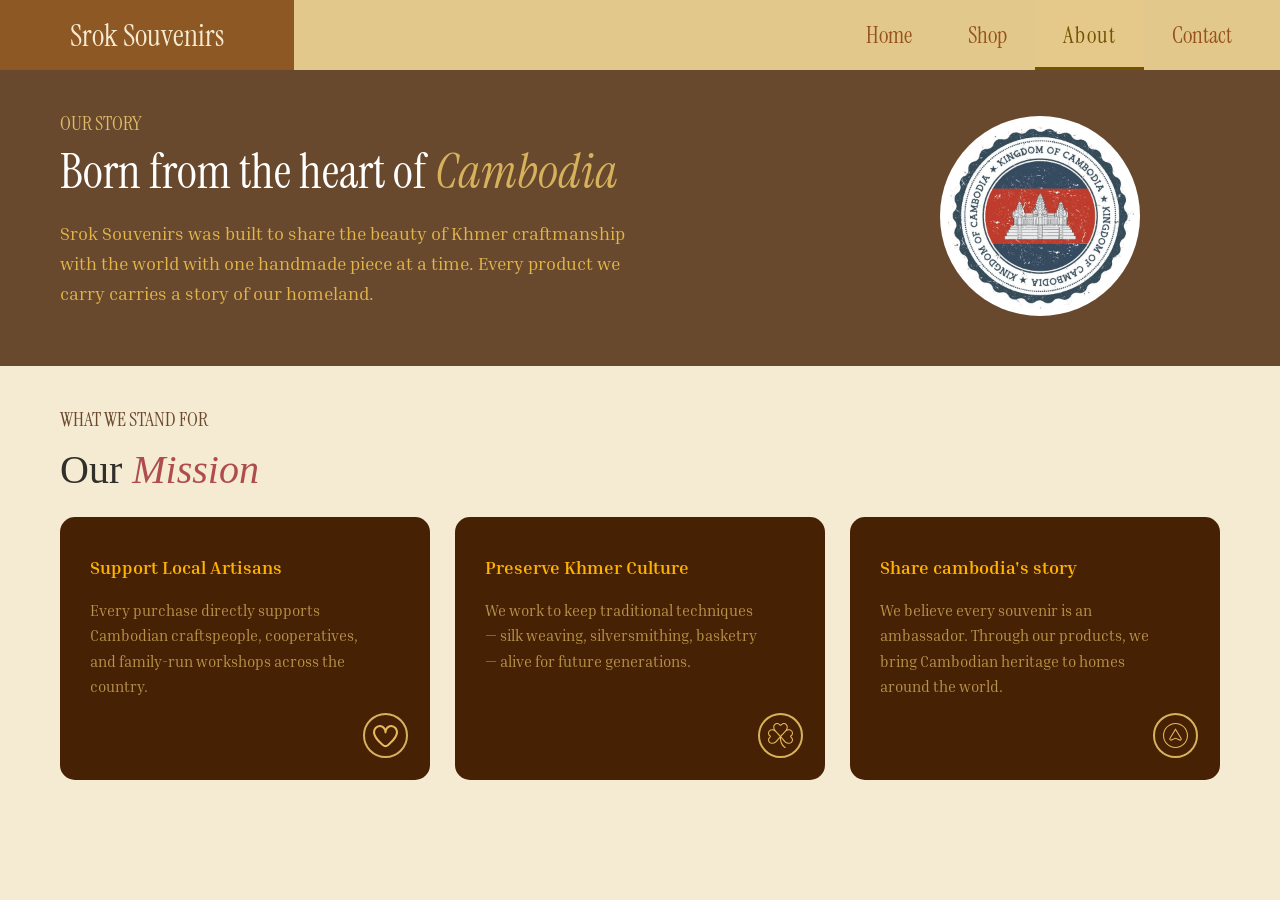
==== about.html @ 4a706d3c "about page html, css done & added assets" ====
<!DOCTYPE html>
<html lang="en">
    <head>
        <title>About Us</title>
        <meta charset="UTF-8">
        <link rel="stylesheet" href="style.css">
        <link rel="preconnect" href="https://fonts.googleapis.com">
        <link rel="preconnect" href="https://fonts.gstatic.com" crossorigin>
        <link href="https://fonts.googleapis.com/css2?family=Instrument+Serif:ital@0;1&family=Playfair+Display:ital,wght@0,400..900;1,400..900&family=Quantico:ital,wght@0,400;0,700;1,400;1,700&display=swap" rel="stylesheet">
        <link rel="preconnect" href="https://fonts.googleapis.com">
        <link rel="preconnect" href="https://fonts.gstatic.com" crossorigin>
        <link href="https://fonts.googleapis.com/css2?family=Inria+Serif:ital,wght@0,300;0,400;0,700;1,300;1,400;1,700&family=Instrument+Serif:ital@0;1&family=Playfair+Display:ital,wght@0,400..900;1,400..900&family=Quantico:ital,wght@0,400;0,700;1,400;1,700&display=swap" rel="stylesheet">
        <link rel="preconnect" href="https://fonts.googleapis.com">
        <link rel="preconnect" href="https://fonts.gstatic.com" crossorigin>
        <link href="https://fonts.googleapis.com/css2?family=IM+Fell+DW+Pica:ital@0;1&family=Inria+Serif:ital,wght@0,300;0,400;0,700;1,300;1,400;1,700&family=Instrument+Serif:ital@0;1&family=Playfair+Display:ital,wght@0,400..900;1,400..900&family=Quantico:ital,wght@0,400;0,700;1,400;1,700&display=swap" rel="stylesheet">
    </head>
    <body>
        <nav class="navbar">
            <div class="logo-wrapper">
                <span class="logo">Srok Souvenirs</span>
            </div>
            <ul class="nav-links">
                <li><a href="index.html">Home</a></li>
                <li><a href="shop.html">Shop</a></li>
                <li><a href="about.html" class="active">About</a></li>
                <li><a href="contact.html">Contact</a></li>
            </ul>
        </nav>
        <section class="our-story">
            <span class="section-starter">Our Story</span>
            <div class="our-story-content">
                <div class="our-story-text">
                    <h1>Born from the heart of <em>Cambodia</em></h1>
                    <p>Srok Souvenirs was built to share the beauty of Khmer craftmanship with the world with one handmade piece at a time. Every product we carry carries a story of our homeland.</p>
                </div>
                <img src="assets\cambodia-stamp.jpg" alt="cambo icon" width="200" height="200">
            </div>
        </section>
        <section class="our-mission">
            <span class="section-starter">What we stand for</span>
            <h2 class="section-hook">Our <em>Mission</em></h2>
            <div class="mission-grid">
                <div class="mission-card">
                    <h3 class="mission-title">Support Local Artisans</h3>
                    <p>Every purchase directly supports Cambodian craftspeople, cooperatives, and family-run workshops across the country.</p>
                    <div class="mission-ring">
                        <img src="assets\heart.svg" alt="heart" width="18" height="18">
                    </div>
                </div>
                <div class="mission-card">
                    <h3 class="mission-title">Preserve Khmer Culture</h3>
                    <p>We work to keep traditional techniques — silk weaving, silversmithing, basketry — alive for future generations.</p>
                    <div class="mission-ring">
                        <img src="assets\three-leaf-clover.svg" alt="clover" width="18" height="18">
                    </div>
                </div>
                <div class="mission-card">
                    <h3 class="mission-title">Share cambodia's story</h3>
                    <p>We believe every souvenir is an ambassador. Through our products, we bring Cambodian heritage to homes around the world.</p>
                    <div class="mission-ring">
                        <img src="assets\compass-north.svg" alt="compass" width="18" height="18">
                    </div>
                </div>
            </div>
        </section>
    </body>
---- style.css ----
.quantico-regular {
  font-family: "Quantico", sans-serif;
  font-weight: 400;
  font-style: normal;
}

.quantico-bold {
  font-family: "Quantico", sans-serif;
  font-weight: 700;
  font-style: normal;
}

.quantico-regular-italic {
  font-family: "Quantico", sans-serif;
  font-weight: 400;
  font-style: italic;
}

.quantico-bold-italic {
  font-family: "Quantico", sans-serif;
  font-weight: 700;
  font-style: italic;
}
.quantico-regular {
  font-family: "Quantico", sans-serif;
  font-weight: 400;
  font-style: normal;
}

.quantico-bold {
  font-family: "Quantico", sans-serif;
  font-weight: 700;
  font-style: normal;
}

.quantico-regular-italic {
  font-family: "Quantico", sans-serif;
  font-weight: 400;
  font-style: italic;
}

.quantico-bold-italic {
  font-family: "Quantico", sans-serif;
  font-weight: 700;
  font-style: italic;
}
.quantico-regular {
  font-family: "Quantico", sans-serif;
  font-weight: 400;
  font-style: normal;
}

.quantico-bold {
  font-family: "Quantico", sans-serif;
  font-weight: 700;
  font-style: normal;
}

.quantico-regular-italic {
  font-family: "Quantico", sans-serif;
  font-weight: 400;
  font-style: italic;
}

.quantico-bold-italic {
  font-family: "Quantico", sans-serif;
  font-weight: 700;
  font-style: italic;
}

* {
    box-sizing: border-box;
}
.navbar {
  position: fixed;
  top: 0;
  left: 0;
  right: 0;
  display: flex;
  align-items: stretch;
  height: 70px;
  background-color: rgba(214, 178, 92, 0.6);
}

.logo-wrapper {
  background-color: rgba(114, 50, 0, 0.75);
  display: flex;
  align-items: center;
  justify-content: center;
  padding: 0 70px;
  flex-shrink: 0;
}

.logo {
  font-family: "Instrument Serif", serif;
  font-size: 30px;
  letter-spacing: 10%;
  color: #f5ebd3;
  font-weight: normal;
  white-space: nowrap;
}

.nav-links {
  list-style: none;
  display: flex;
  align-items: center;
  margin-left: auto;
  padding-right: 20px;
}

.nav-links li a {
  display: flex;
  align-items: center;
  height: 70px;
  padding: 0 28px;
  text-transform: capitalize;
  text-decoration: none;
  font-size: 23px;
  color: #96511d;
  position: relative;
  transition: background-color 0.3s ease, color 0.3s ease, letter-spacing 0.3s ease;
}

.nav-links li a::after {
  content: '';
  position: absolute;
  bottom: 0;
  left: 0;
  width: 100%;
  height: 3px;
  background-color: #745202;
  transform: scaleX(0);
  transform-origin: center;
  transition: transform 0.2s ease;
}

.nav-links li a.active,
.nav-links li a:hover {
  background-color: #e4c98b;
  color: #745202;
  letter-spacing: 1.5px;
}

.nav-links li a.active::after,
.nav-links li a:hover::after {
  transform: scaleX(1);
}

body {
  margin: 0;
  padding-top: 70px;
  background-color: #f5ebd3;
  font-family: "Instrument Serif", serif;
}

.icon-ring {
  width: 85px;
  height: 85px;
  border-radius: 50%;
  border: 2px solid #d6b25c;
  display: flex;
  align-items: center;
  justify-content: center;
  margin-bottom: 20px;
}

.category-card img {
  margin-bottom: 0;
}

.hero {
  background-color: rgba(71, 33, 4, 0.8);
  color: #ffffff;
  padding: 40px 60px;
}

.hero-content {
  h1 {
    font-size: 3rem;
    font-weight: normal;
    line-height: 1.1;
    margin-bottom: 20px;
    em {
      color: #d6b25c;
    }
  }
  p {
  font-size: 1.1rem;
  line-height: 1.6;
  margin-bottom: 35px;
  font-family: "Inria serif", serif;
  color: rgba(228, 182, 73, 1);
}
}

.badge {
  display: inline-block;
  font-size: 20px;
  text-transform: uppercase;
  letter-spacing: 2px;
  background-color: rgba(214, 178, 92, 0.11);
  color: #d6b25c;
  border: 1px solid #d6b25c;
  padding: 6px 16px;
   &::before {
            content: "♡";
            margin-right: 8px;
  }
}

.hero-buttons {
  display: flex;
  gap: 20px;
  button {
    padding: 18px 40px;
    font-size: 18px;
    text-transform: uppercase;
    letter-spacing: 1px;
    border-radius: 4px;
    cursor: pointer;
    font-family: "Inria Serif", serif;
    transition: all 0.2s ease;
  }
}

.btn-primary {
  background-color: #d6b25c;
  color: #472104;
  border: none;
  font-weight: bold;
  cursor: pointer;
  transition: all 0.5s;
}

.btn-primary span {
  cursor: pointer;
  display: inline-block;
  position: relative;
  transition: 0.5s;
}

.btn-primary span::after {
  content: '\00bb';
  position: absolute;
  opacity: 0;
  top: 0;
  transition: 0.5s;
}

.btn-primary:hover {
  background-color: #472104;
  color: burlywood;
  box-shadow: 0 6px 24px rgba(214, 178, 92, 0.20);
}

.btn-primary:hover span {
  padding-right: 20px;
}

.btn-primary:hover span::after {
  opacity: 1;
  right: 0;
}

.btn-secondary {
  background-color: transparent;
  color: #ffffff;
  border: 1px solid #ffffff;
  transition: all 0.5s;
}

.btn-secondary span {
  cursor: pointer;
  display: inline-block;
  position: relative;
  transition: 0.5s;
}

.btn-secondary span::after {
  content: '\00bb';
  position: absolute;
  opacity: 0;
  top: 0;
  right: -20px;
  transition: 0.5s;
}

.btn-secondary:hover {
  background-color: white;
  color: #472104;
  box-shadow: 0 6px 24px rgba(255, 255, 255, 0.2);
}

.btn-secondary:hover span {
  padding-right: 20px;
}

.btn-secondary:hover span::after {
  opacity: 1;
  right: 0;
}

.browse-category {
  padding: 60px;
  padding-top: 40px;
}

.section-label {
  font-size: 20px;
  text-transform: uppercase;
  letter-spacing: 10%;
  color: rgba(71, 33, 4, 0.651);
}

.section-hook {
  font-family: "IM Fell DW Pica", serif;
  font-size: 40px;
  font-weight: 400;
  margin: 14px 0 24px 0;
  color: rgba(0, 0, 0, 0.8);
  em {
    color: #AF4D4D;
  }
}

.category-grid {
  display: grid;
  grid-template-columns: repeat(4, 1fr);
  gap: 20px;
}

.category-card {
  border: 0;
  background-color: rgba(71, 33, 4, 1);
  border-radius: 5px;
  padding: 20px 90px;
  p {
    font-family: "Inria serif", serif;
    text-transform: uppercase;
    text-align: center;
    margin-bottom: 5px;
    color: #d6b25c;
    font-weight: bold;
  }
}

.featured-products {
  padding: 60px;
  padding-top: 3px;
  em {
    color: #AF4D4D;
  }
 }
.products-grid {
  display: grid;
  grid-template-columns: repeat(3, 1fr);
  gap: 20px;
}

.product-card {
  flex: 1;
  border: 1px solid #ccc;
  border-radius: 8px;
  overflow: hidden;
  background-color: #f5f0e8;
  img {
  width: 100%;
  height: 194px;
  object-fit: cover;
  display: block;
  }
}

.product-info {
  padding: 16px;
  font-family: "Inria serif", serif;
  h3 {
  font-weight: 400;
  font-size: 18px;
  margin: 0 0 4px;
  }
}

.product-origin {
  font-size: 13px;
  text-transform: uppercase;
  letter-spacing: 0.08em;
  color: rgba(71, 33, 4, 0.868);
  margin: 0 0 16px;
}

.product-footer {
  display: flex;
  align-items: center;
  gap: 12px;
}
.product-price {
  font-size: 16px;
  color: rgba(121, 0, 2, 1);
}
.product-badge {
  font-size: 12px;
  font-weight: bold;
  padding: 3px 10px;
  background-color: rgba(243, 228, 193, 1);
  color: rgba(114, 50, 0, 0.75);
}

.value-bar {
  display: flex;
  justify-content: space-evenly;
  background-color: #472104;
  padding: 24px 40px;
  font-family: "Inria serif", serif;
  text-align: center;
}

.value-item {
  display: flex;
  flex-direction: column;
  align-items: center;
  max-width: 200px;
  gap: 4px;
  h4 {
    font-size: 20px;
    font-weight: 700;
    text-transform: uppercase;
    color: #c8892a;
    margin: 0;
  }
  p {
    font-size: 12px;
    color: rgba(214, 177, 92, 0.603);
    line-height: 1.5;
    margin: 0;
  }  
}

.browse-collection {
  display: flex;
  flex-wrap: wrap;
  align-items: flex-start;
  gap: 60px;
  padding: 60px;
  img {
    width: 180px;
    height: 180px;
    object-fit: cover;
    border-radius: 50%;
    border: 1px solid rgba(10, 10, 97, 0.662);
  }
}

.browse-collection .section-label {
  width: 100%;
  margin-bottom: 0;
}

.browse-collection .section-hook {
  margin: 0;
  flex: 1 1 100%;
}

.browse-collection-txt {
  display: flex;
  flex-direction: column;
  gap: 16px;
  em {
    color: #AF4D4D;
  }
  p {
    font-family: "Inria serif", serif;
    font-size: 16px;
    color: #472104;
    margin: 0;
    max-width: 550px;
  }
  a {
    text-decoration: none;
    font-family: "Inria serif", serif;
    text-transform: uppercase;
    width: fit-content;
    color: #790002;
    background-color: rgba(175, 77, 77, 0.5);
    border-radius: 5px;
    padding: 8px;
    transition: all 0.3s ease;
  }
  .btn-third:hover {
    color: #f5ebd3;
    background-color: #790002;
  }
}

.footer {
  display: flex;
  align-items: center;
  justify-content: space-between;
  padding: 25px;
  background-color: #472104;
  font-family: "Inria Serif", serif;
}

.footer-logo {
  color: #E4B649;
  font-size: 18px;
  font-weight: bold;
}

.footer-copy {
  font-size: 13px;
  margin: 0;
  color: rgba(228, 182, 73, 0.5);
}

.footer-links {
  list-style: none;
  display: flex;
  gap: 24px;
  margin: 0;
  padding: 0;
}

.footer-links a {
  text-decoration: none;
  color: rgba(228, 182, 73, 0.5);
  font-size: 14px;
}

.section-starter {
  font-size: 20px;
  text-transform: uppercase;
  letter-spacing: 10%;
  color:#DEBA67;
}

.our-story {
  background-color: rgba(71, 33, 4, 0.8);
  padding: 40px 60px;
}

.our-story-content {
  display: flex;
  align-items: center;
  justify-content: flex-start;
  gap: 350px;
}

.our-story-text {
  max-width: 580px;
  h1 {
    font-size: 3rem;
    font-weight: 500;
    color: #fff;
    line-height: 1.1;
    margin-top: 10px;
    margin-bottom: 20px;
    white-space: nowrap; 
    em {
      font-style: italic;
      color: #d6b25c;
      font-weight: 400;
    } 
  }
}

.our-story-text p {
  font-family: "Inria serif", serif;
  font-size: 1.1rem;
  line-height: 1.7;
  color: #E4B649;
}

.our-story-content img {
  border-radius: 50%;
  object-fit: cover;
  flex-shrink: 0;
  margin: -20px 60px -20px -50px;
  align-self: flex-start;
}

.our-mission {
  padding: 40px 60px;
  .section-starter {
    color: rgba(71, 33, 4, 0.8);
  }
}

.mission-grid {
  display: grid;
  grid-template-columns: repeat(3, 1fr);
  gap: 25px;
}

.mission-card {
  font-family:"Inria serif", serif;
  position: relative;
  display: flex;
  flex-direction: column;
  background-color: #472104;
  border-radius: 15px;
  padding: 20px 30px 65px;
  min-height: 210px;

  .mission-title {
    color: #FFB300;
    font-size: 1.15rem;
    font-weight: 600;
    margin-bottom: 5px;
  }

  p {
    font-size: 15px;
    line-height: 1.7;
    color: rgba(214, 178, 92, 0.8);
    max-width: 90%;
  }

  .mission-ring {
    position: absolute;
    bottom: 22px;
    right: 22px;
    width: 45px;
    height: 45px;
    border-radius: 50%;
    border: 2px solid #d6b25c;
    display: flex;
    align-items: center;
    justify-content: center;

    img {
      width: 25px;
      height: 25px;
      filter: invert(70%) sepia(50%) saturate(400%) hue-rotate(1deg) brightness(95%);
    }
  }
}
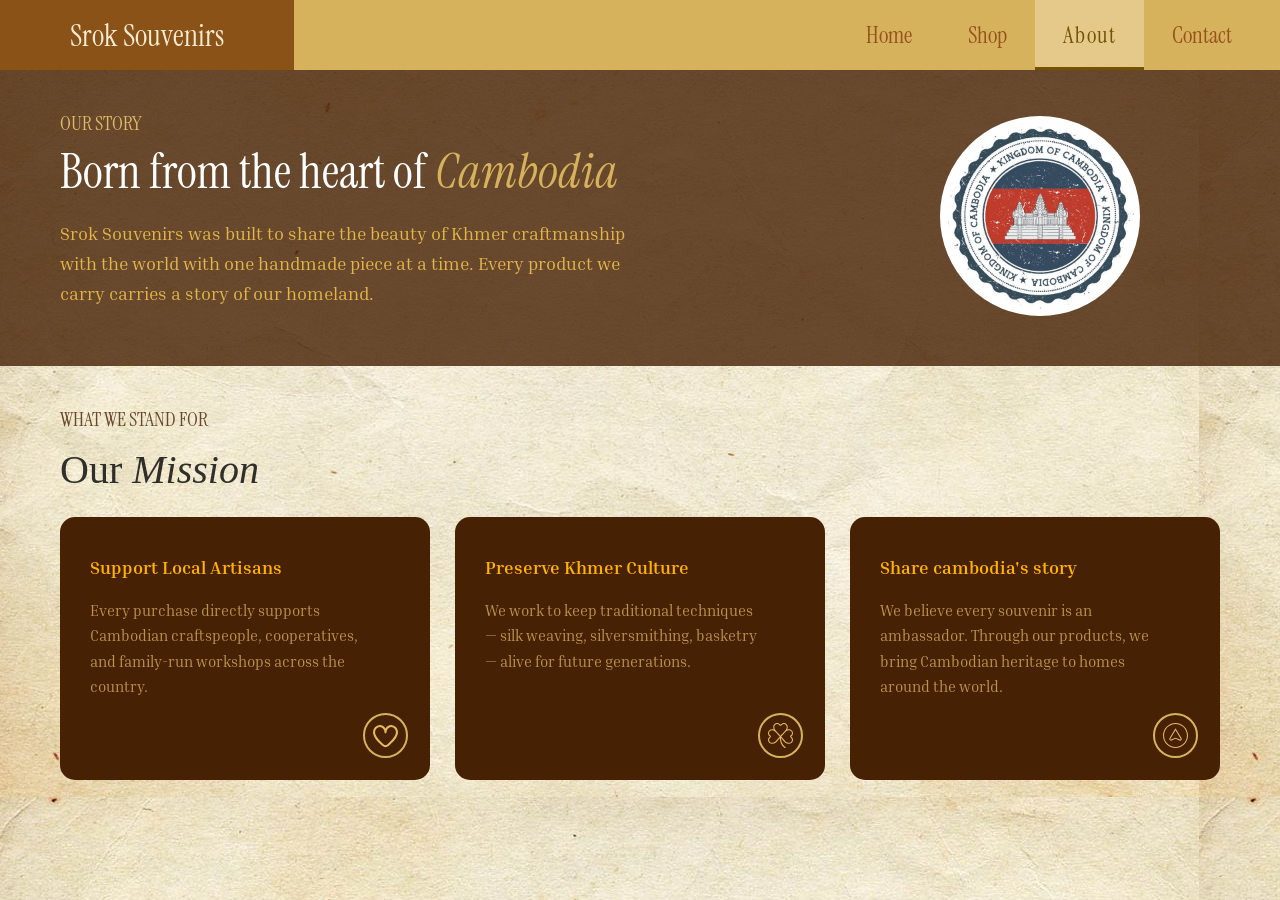
==== commit d81025c0: "about done & added assets" ====
--- a/about.html
+++ b/about.html
@@ -3,7 +3,7 @@
     <head>
         <title>About Us</title>
         <meta charset="UTF-8">
-        <link rel="stylesheet" href="style.css">
+        <link rel="stylesheet" href="about.css">
         <link rel="preconnect" href="https://fonts.googleapis.com">
         <link rel="preconnect" href="https://fonts.gstatic.com" crossorigin>
         <link href="https://fonts.googleapis.com/css2?family=Instrument+Serif:ital@0;1&family=Playfair+Display:ital,wght@0,400..900;1,400..900&family=Quantico:ital,wght@0,400;0,700;1,400;1,700&display=swap" rel="stylesheet">
@@ -63,4 +63,4 @@
                 </div>
             </div>
         </section>
-    </body>
+    </body>
--- a/about.css
+++ b/about.css
@@ -0,0 +1,109 @@
+@import url(style.css);
+
+.section-starter {
+  font-size: 20px;
+  text-transform: uppercase;
+  letter-spacing: 10%;
+  color:#DEBA67;
+}
+
+.our-story {
+  background-color: rgba(71, 33, 4, 0.8);
+  padding: 40px 60px;
+}
+
+.our-story-content {
+  display: flex;
+  align-items: center;
+  justify-content: flex-start;
+  gap: 350px;
+}
+
+.our-story-text {
+  max-width: 580px;
+  h1 {
+    font-size: 3rem;
+    font-weight: 500;
+    color: #fff;
+    line-height: 1.1;
+    margin-top: 10px;
+    margin-bottom: 20px;
+    white-space: nowrap; 
+    em {
+      font-style: italic;
+      color: #d6b25c;
+      font-weight: 400;
+    } 
+  }
+    p {
+    font-family: "Inria serif", serif;
+    font-size: 1.1rem;
+    line-height: 1.7;
+    color: #E4B649;
+  }
+}
+
+.our-story-content img {
+  border-radius: 50%;
+  object-fit: cover;
+  flex-shrink: 0;
+  margin: -20px 60px -20px -50px;
+  align-self: flex-start;
+}
+
+.our-mission {
+  padding: 40px 60px;
+  .section-starter {
+    color: rgba(71, 33, 4, 0.8);
+  }
+}
+
+.mission-grid {
+  display: grid;
+  grid-template-columns: repeat(3, 1fr);
+  gap: 25px;
+}
+
+.mission-card {
+  font-family:"Inria serif", serif;
+  position: relative;
+  display: flex;
+  flex-direction: column;
+  background-color: #472104;
+  border-radius: 15px;
+  padding: 20px 30px 65px;
+  min-height: 210px;
+
+  .mission-title {
+    color: #FFB300;
+    font-size: 1.15rem;
+    font-weight: 600;
+    margin-bottom: 5px;
+  }
+
+  p {
+    font-size: 15px;
+    line-height: 1.7;
+    color: rgba(214, 178, 92, 0.8);
+    max-width: 90%;
+  }
+
+  .mission-ring {
+    position: absolute;
+    bottom: 22px;
+    right: 22px;
+    width: 45px;
+    height: 45px;
+    border-radius: 50%;
+    border: 2px solid #d6b25c;
+    display: flex;
+    align-items: center;
+    justify-content: center;
+
+    img {
+      width: 25px;
+      height: 25px;
+      filter: invert(70%) sepia(50%) saturate(400%) hue-rotate(1deg) brightness(95%);
+    }
+  }
+}
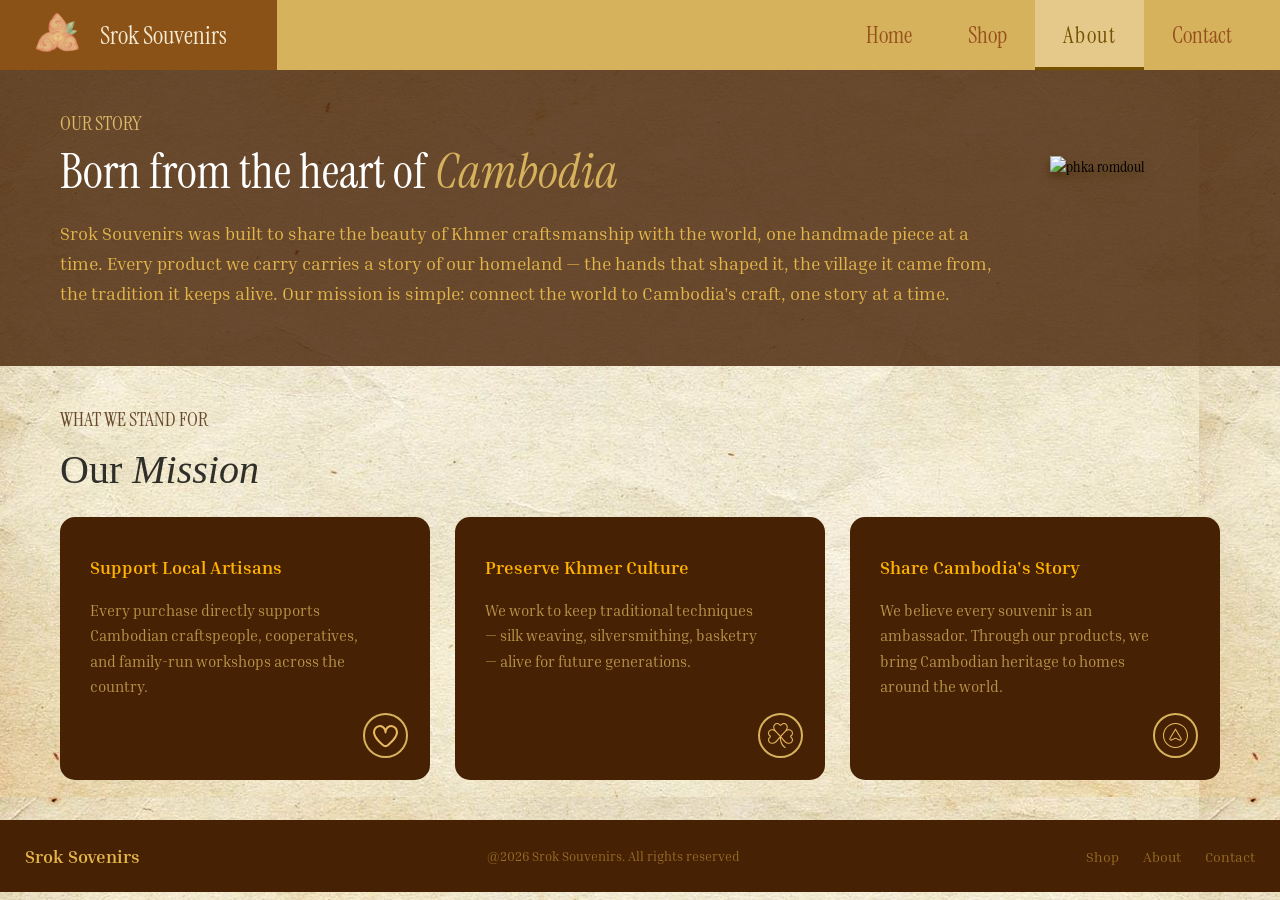
==== commit 3c827727: "added favicon & about footer" ====
--- a/about.html
+++ b/about.html
@@ -13,10 +13,18 @@
         <link rel="preconnect" href="https://fonts.googleapis.com">
         <link rel="preconnect" href="https://fonts.gstatic.com" crossorigin>
         <link href="https://fonts.googleapis.com/css2?family=IM+Fell+DW+Pica:ital@0;1&family=Inria+Serif:ital,wght@0,300;0,400;0,700;1,300;1,400;1,700&family=Instrument+Serif:ital@0;1&family=Playfair+Display:ital,wght@0,400..900;1,400..900&family=Quantico:ital,wght@0,400;0,700;1,400;1,700&display=swap" rel="stylesheet">
+         <link rel="apple-touch-icon" sizes="180x180" href="assets/srok-favicon/apple-touch-icon.png">
+        <link rel="icon" type="image/png" sizes="32x32" href="assets/srok-favicon/favicon-32x32.png">
+        <link rel="icon" type="image/png" sizes="16x16" href="assets/srok-favicon/favicon-16x16.png">
+        <link rel="icon" href="assets/srok-favicon/favicon.ico">
+        <link rel="manifest" href="assets/srok-favicon/site.webmanifest">
     </head>
     <body>
         <nav class="navbar">
             <div class="logo-wrapper">
+                <span class="logo-pic">
+                    <img src="assets/romdoul.PNG" width="45px">
+                </span>
                 <span class="logo">Srok Souvenirs</span>
             </div>
             <ul class="nav-links">
@@ -31,9 +39,10 @@
             <div class="our-story-content">
                 <div class="our-story-text">
                     <h1>Born from the heart of <em>Cambodia</em></h1>
-                    <p>Srok Souvenirs was built to share the beauty of Khmer craftmanship with the world with one handmade piece at a time. Every product we carry carries a story of our homeland.</p>
+                    <p>Srok Souvenirs was built to share the beauty of Khmer craftsmanship with the world, one handmade piece at a time. Every product we carry carries a story of our homeland — the hands that shaped it, the village it came from, the tradition it keeps alive.
+                    Our mission is simple: connect the world to Cambodia's craft, one story at a time.</p>
                 </div>
-                <img src="assets\cambodia-stamp.jpg" alt="cambo icon" width="200" height="200">
+                <img src="assets\romdoul.png" alt="phka romdoul" width="150" height="150">
             </div>
         </section>
         <section class="our-mission">
@@ -63,4 +72,13 @@
                 </div>
             </div>
         </section>
+        <footer class="footer">
+                <div class="footer-logo">Srok Sovenirs</div>
+                <p class="footer-copy">@2026 Srok Souvenirs. All rights reserved</p>
+                <ul class="footer-links">
+                    <li><a href="shop.html">Shop</a></li>
+                    <li><a href="about.html">About</a></li>
+                    <li><a href="contact.html">Contact</a></li>
+                </ul>
+            </footer>
     </body>
--- a/about.css
+++ b/about.css
@@ -16,11 +16,15 @@
   display: flex;
   align-items: center;
   justify-content: flex-start;
-  gap: 350px;
+  gap: 360px;
+  img {
+    margin-left: 150px;
+    filter: drop-shadow(0 5px 5px rgba(66,42,1,0.8));
+  }
 }
 
 .our-story-text {
-  max-width: 580px;
+  max-width: 480px;
   h1 {
     font-size: 3rem;
     font-weight: 500;
@@ -36,19 +40,12 @@
     } 
   }
     p {
+    width: 950px;
     font-family: "Inria serif", serif;
     font-size: 1.1rem;
     line-height: 1.7;
     color: #E4B649;
   }
-}
-
-.our-story-content img {
-  border-radius: 50%;
-  object-fit: cover;
-  flex-shrink: 0;
-  margin: -20px 60px -20px -50px;
-  align-self: flex-start;
 }
 
 .our-mission {
@@ -76,6 +73,7 @@
 
   .mission-title {
     color: #FFB300;
+    text-transform: capitalize;
     font-size: 1.15rem;
     font-weight: 600;
     margin-bottom: 5px;
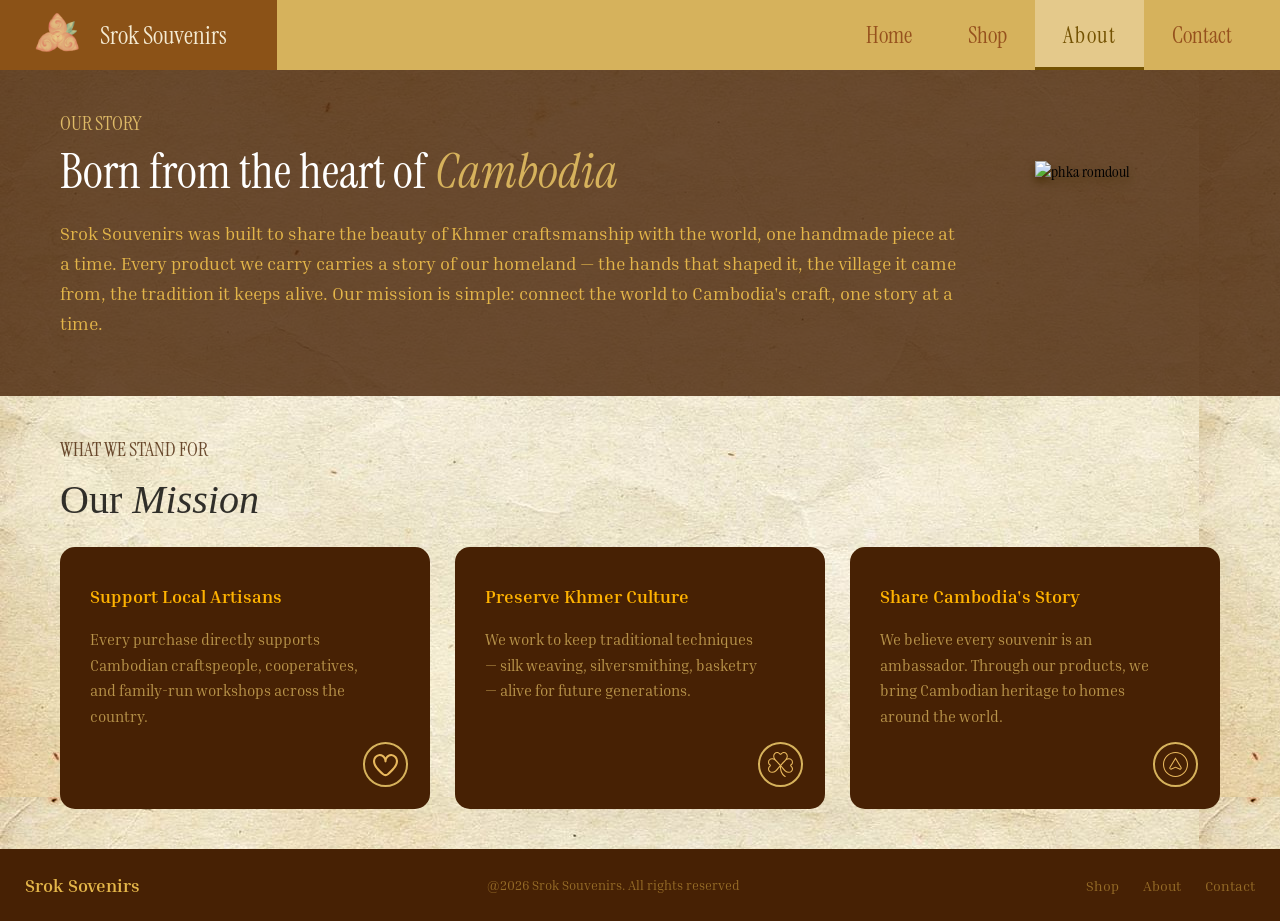
==== commit 36cf6f0f: "about footer fixed and add anim" ====
--- a/about.html
+++ b/about.html
@@ -34,6 +34,7 @@
                 <li><a href="contact.html">Contact</a></li>
             </ul>
         </nav>
+        <main>
         <section class="our-story">
             <span class="section-starter">Our Story</span>
             <div class="our-story-content">
@@ -42,7 +43,7 @@
                     <p>Srok Souvenirs was built to share the beauty of Khmer craftsmanship with the world, one handmade piece at a time. Every product we carry carries a story of our homeland — the hands that shaped it, the village it came from, the tradition it keeps alive.
                     Our mission is simple: connect the world to Cambodia's craft, one story at a time.</p>
                 </div>
-                <img src="assets\romdoul.png" alt="phka romdoul" width="150" height="150">
+                <img src="assets/romdoul.png" alt="phka romdoul" width="150" height="150">
             </div>
         </section>
         <section class="our-mission">
@@ -53,25 +54,26 @@
                     <h3 class="mission-title">Support Local Artisans</h3>
                     <p>Every purchase directly supports Cambodian craftspeople, cooperatives, and family-run workshops across the country.</p>
                     <div class="mission-ring">
-                        <img src="assets\heart.svg" alt="heart" width="18" height="18">
+                        <img src="assets/heart.svg" alt="heart" width="18" height="18">
                     </div>
                 </div>
                 <div class="mission-card">
                     <h3 class="mission-title">Preserve Khmer Culture</h3>
                     <p>We work to keep traditional techniques — silk weaving, silversmithing, basketry — alive for future generations.</p>
                     <div class="mission-ring">
-                        <img src="assets\three-leaf-clover.svg" alt="clover" width="18" height="18">
+                        <img src="assets/three-leaf-clover.svg" alt="clover" width="18" height="18">
                     </div>
                 </div>
                 <div class="mission-card">
                     <h3 class="mission-title">Share cambodia's story</h3>
                     <p>We believe every souvenir is an ambassador. Through our products, we bring Cambodian heritage to homes around the world.</p>
                     <div class="mission-ring">
-                        <img src="assets\compass-north.svg" alt="compass" width="18" height="18">
+                        <img src="assets/compass-north.svg" alt="compass" width="18" height="18">
                     </div>
                 </div>
             </div>
         </section>
+        </main>
         <footer class="footer">
                 <div class="footer-logo">Srok Sovenirs</div>
                 <p class="footer-copy">@2026 Srok Souvenirs. All rights reserved</p>
--- a/about.css
+++ b/about.css
@@ -1,4 +1,11 @@
 @import url(style.css);
+
+body {
+  display: flex;
+  flex-direction: column;
+  min-height: 100vh;
+  margin: 0;
+}
 
 .section-starter {
   font-size: 20px;
@@ -16,15 +23,16 @@
   display: flex;
   align-items: center;
   justify-content: flex-start;
-  gap: 360px;
+  gap: 75px;            
   img {
-    margin-left: 150px;
+    margin-left: 0; 
+    margin-top: -20px;
     filter: drop-shadow(0 5px 5px rgba(66,42,1,0.8));
   }
 }
 
 .our-story-text {
-  max-width: 480px;
+  max-width: 900px;       
   h1 {
     font-size: 3rem;
     font-weight: 500;
@@ -32,15 +40,13 @@
     line-height: 1.1;
     margin-top: 10px;
     margin-bottom: 20px;
-    white-space: nowrap; 
     em {
       font-style: italic;
       color: #d6b25c;
       font-weight: 400;
-    } 
+    }
   }
-    p {
-    width: 950px;
+  p {
     font-family: "Inria serif", serif;
     font-size: 1.1rem;
     line-height: 1.7;
@@ -104,4 +110,8 @@
       filter: invert(70%) sepia(50%) saturate(400%) hue-rotate(1deg) brightness(95%);
     }
   }
+}
+
+.footer {
+  margin-top: auto;
 }
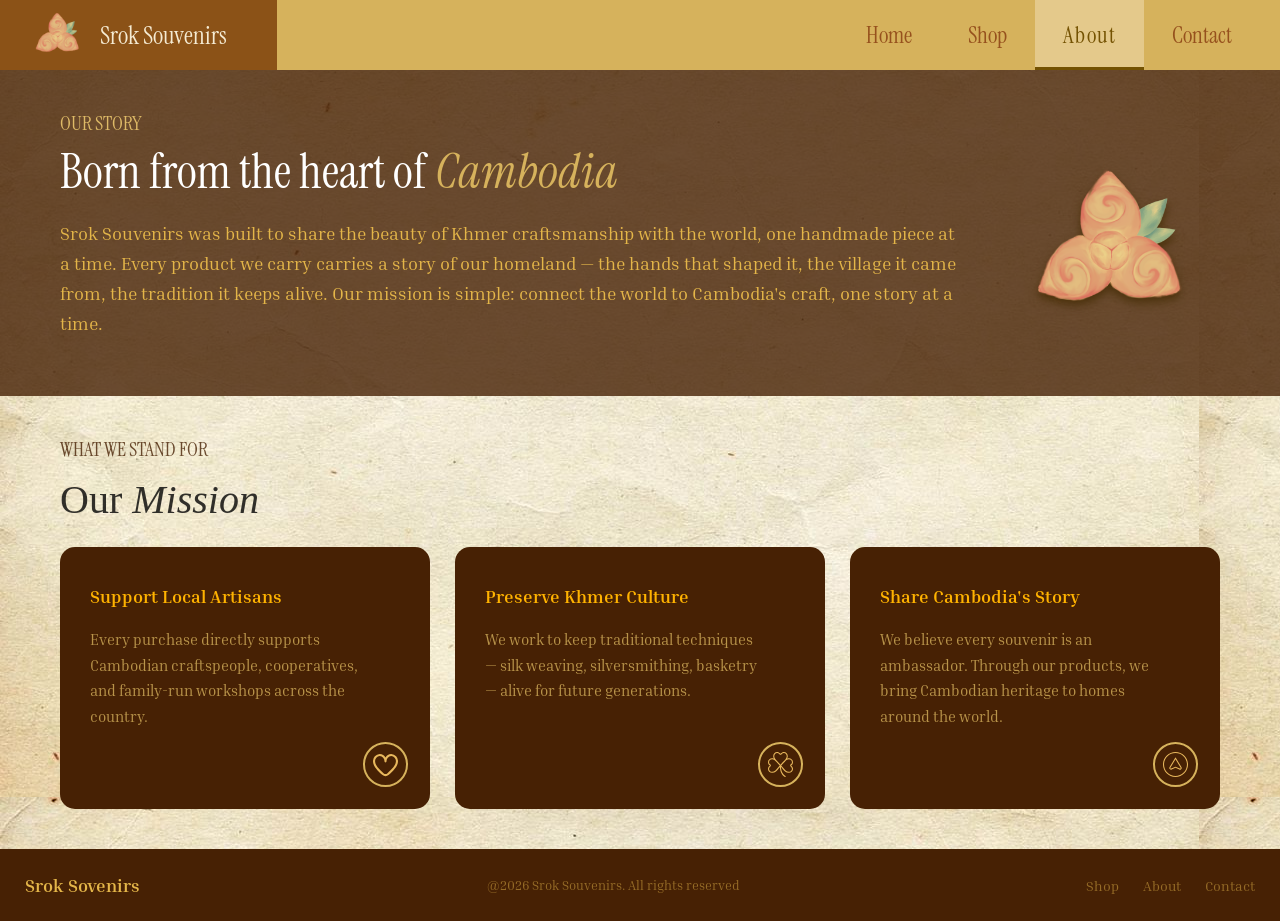
==== commit 5265417d: "nav js for responsive design <= 768px" ====
--- a/about.html
+++ b/about.html
@@ -3,6 +3,7 @@
     <head>
         <title>About Us</title>
         <meta charset="UTF-8">
+        <meta name="viewport" content="width=device-width, initial-scale=1.0">
         <link rel="stylesheet" href="about.css">
         <link rel="preconnect" href="https://fonts.googleapis.com">
         <link rel="preconnect" href="https://fonts.gstatic.com" crossorigin>
@@ -27,6 +28,9 @@
                 </span>
                 <span class="logo">Srok Souvenirs</span>
             </div>
+            <button class="hamburger" id="hamburger-btn" aria-label="Toggle menu" aria-expanded="false">
+                <span></span><span></span><span></span>
+            </button>
             <ul class="nav-links">
                 <li><a href="index.html">Home</a></li>
                 <li><a href="shop.html">Shop</a></li>
@@ -43,7 +47,7 @@
                     <p>Srok Souvenirs was built to share the beauty of Khmer craftsmanship with the world, one handmade piece at a time. Every product we carry carries a story of our homeland — the hands that shaped it, the village it came from, the tradition it keeps alive.
                     Our mission is simple: connect the world to Cambodia's craft, one story at a time.</p>
                 </div>
-                <img src="assets/romdoul.png" alt="phka romdoul" width="150" height="150">
+                <img src="assets/romdoul.PNG" alt="phka romdoul" width="150" height="150">
             </div>
         </section>
         <section class="our-mission">
@@ -83,4 +87,5 @@
                     <li><a href="contact.html">Contact</a></li>
                 </ul>
             </footer>
+    <script src="nav.js" defer></script>
     </body>
